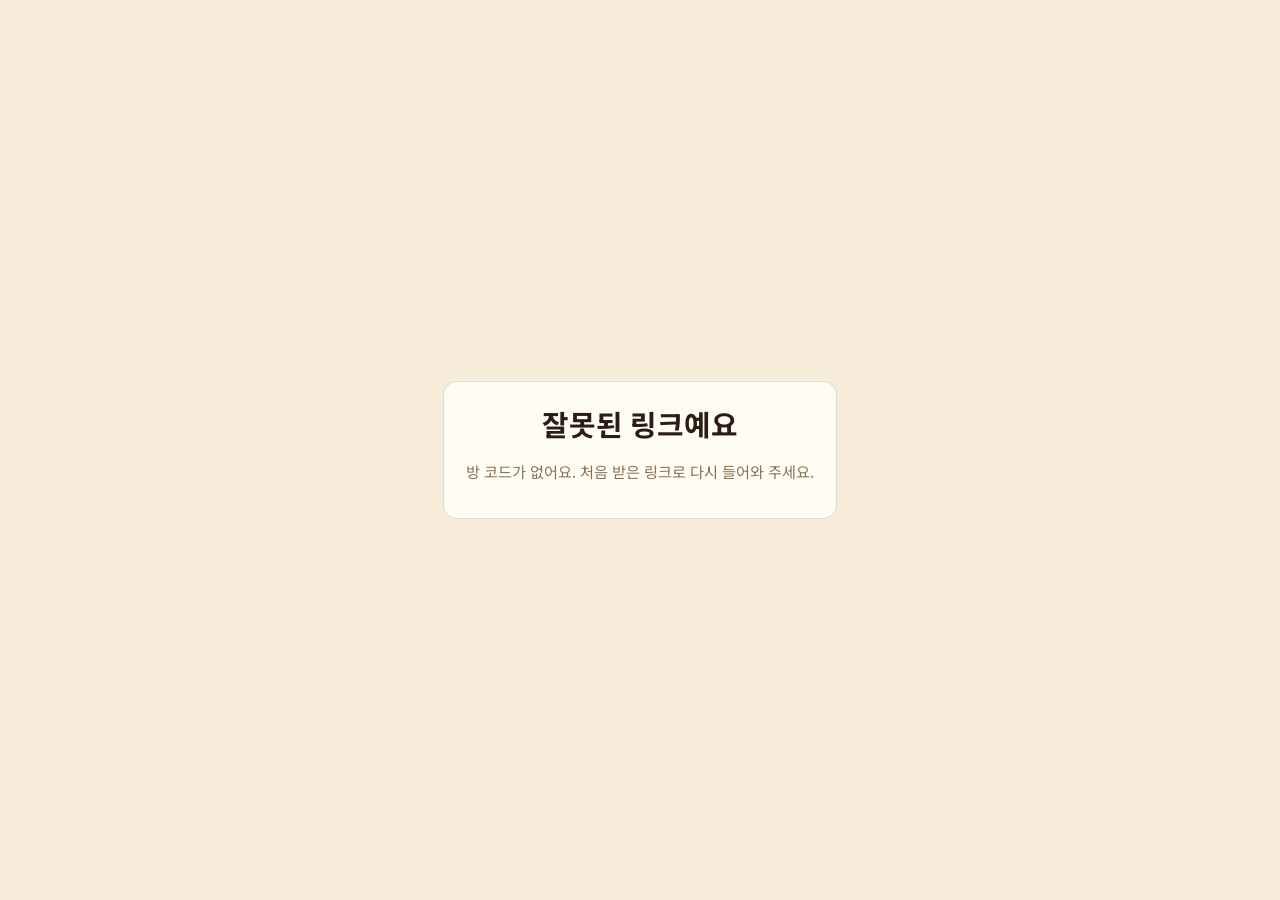
==== index.html @ b8785bc2 "Add files via upload" ====
<!doctype html>
<html lang="ko"><head>
<meta charset="utf-8">
<meta name="viewport" content="width=device-width, initial-scale=1">
<title>택배 배송 게임 — 라이브</title>
<link rel="preconnect" href="https://fonts.googleapis.com">
<link rel="preconnect" href="https://fonts.gstatic.com" crossorigin>
<link href="https://fonts.googleapis.com/css2?family=Oswald:wght@500;600;700&family=Noto+Sans+KR:wght@400;500;700;900&display=swap" rel="stylesheet">
<style>
  /* 2026-08-27 전면 리스킨: 어두운 남색 테마 -> 사용자가 준 "택배 요금표" 참고 포스터(크림/베이지
     바탕 + 주황 포인트)에 맞춘 따뜻한 톤. 게임 전체(로비/보드/엘리베이터/하프타임/종료 화면 전부)에
     적용 -- 사용자가 명시적으로 "게임 전체" 범위를 확인했다. 토큰만 바꾸면 대부분의 컴포넌트가
     자동으로 따라오지만, 특정 hex 값을 직접 박아넣은 rgba(...) 리터럴들과, 어두운 배경을 전제로 한
     "옅은 흰색 틴트" 오버레이들은 토큰이 아니라서 이 블록만 바꿔선 안 바뀐다 -- 아래 각 규칙에서
     개별적으로 손봤다 (검색: 2026-08-27 리스킨). */
  :root {
    --bg: #f7ecd9; --bg-deep: #efdcb2; --panel: #fffcf4; --panel-line: rgba(43,29,18,0.14);
    --ink: #2b1d12; --muted: #8a7256; --gold: #e2691a; --gold-ink: #fff8ef;
    --sky: #2569a8; --danger: #c7402d; --ok: #2f8f52; --visited: #d8c7a1;
    --font-display: 'Oswald','Noto Sans KR',sans-serif; --font-body: 'Noto Sans KR',system-ui,-apple-system,sans-serif;
  }
  * { box-sizing: border-box; }
  html,body { margin:0; padding:0; background:var(--bg); color:var(--ink); font-family:var(--font-body); min-height:100%; }
  body { min-height:100vh; }
  #app { min-height:100vh; display:flex; flex-direction:column; }
  button { font-family:inherit; cursor:pointer; }
  .topbar { display:flex; align-items:center; justify-content:space-between; gap:1rem;
    padding:0.9rem clamp(1rem,3vw,2.2rem); border-bottom:1px solid var(--panel-line);
    background:linear-gradient(180deg,var(--bg-deep),rgba(239,220,178,0)); flex-wrap:wrap; }
  .topbar .brand { display:flex; flex-direction:column; gap:0.3rem; }
  .topbar .eyebrow { font-family:var(--font-display); font-size:0.7rem; letter-spacing:0.2em; text-transform:uppercase; color:var(--gold); font-weight:600; }
  .topbar h1 { margin:0; font-size:clamp(1.1rem,2vw,1.5rem); font-weight:700; }
  .topbar .right { display:flex; align-items:center; gap:0.6rem; flex-wrap:wrap; }
  .seat-badge { display:inline-flex; align-items:center; gap:0.4rem; padding:0.3rem 0.7rem; border-radius:999px;
    border:1px solid rgba(226,105,26,0.4); background:rgba(226,105,26,0.08); color:var(--gold);
    font-family:var(--font-display); font-size:0.82rem; font-weight:600; }
  .room-chip { display:inline-flex; align-items:center; gap:0.35rem; padding:0.3rem 0.7rem; border-radius:999px;
    border:1px solid rgba(37,105,168,0.35); background:rgba(37,105,168,0.1); color:var(--sky);
    font-family:var(--font-display); font-size:0.82rem; font-weight:600; letter-spacing:0.05em; }
  .conn-banner { position:fixed; top:0; left:0; right:0; z-index:90; text-align:center; padding:0.5rem;
    background:var(--danger); color:#fff; font-family:var(--font-display); font-size:0.85rem; font-weight:600; }
  main.stage { flex:1; padding:clamp(1rem,3vw,2.2rem); display:flex; flex-direction:column; gap:1.2rem; }
  /* Secure phase gets a genuine fit-to-viewport layout instead of a guessed pixel budget: the
     page height is pinned to the viewport (no page scroll) and the board grid is given exactly
     whatever vertical space is left after the header, with its 4 rows set to fill that space
     (grid-template-rows: 1fr) and the boxes stretching to match (aspect-ratio:auto below) --
     so cell size adapts automatically to WHATEVER a given laptop's browser chrome actually
     leaves, rather than a fixed rem/aspect-ratio guess that can be thrown off by toolbars,
     bookmark bars, or OS scaling. board-grid keeps a scroll fallback (overflow-y:auto) in case
     content still can't physically fit (e.g. a very short window) so nothing ever gets clipped. */
  html:has(main.stage--secure), html:has(main.stage--secure) body { height:100%; overflow:hidden; }
  html:has(main.stage--secure) #app { height:100vh; }
  main.stage.stage--secure { padding-left:calc(128px + 1.1rem + 1.6rem); padding-top:clamp(0.5rem,1.6vw,1.1rem); padding-bottom:clamp(0.5rem,1.6vw,1.1rem); min-height:0; }
  @media (max-width:900px) { main.stage.stage--secure { padding-left:clamp(1rem,3vw,2.2rem); } }
  .card { background:var(--panel); border:1px solid var(--panel-line); border-radius:14px; padding:1.2rem 1.4rem; }
  .stage--secure .card { padding:0.8rem 1rem; flex:1; min-height:0; display:flex; flex-direction:column; }
  .btn { border:none; border-radius:10px; padding:0.7rem 1.3rem; font-weight:700; font-size:0.95rem;
    font-family:var(--font-display); letter-spacing:0.01em; transition:transform .12s ease, filter .12s ease; }
  .btn:active { transform:scale(0.96); }
  .btn.primary { background:var(--gold); color:var(--gold-ink); }
  .btn.primary:hover { filter:brightness(1.08); }
  .btn.ghost { background:transparent; color:var(--ink); border:1px solid var(--panel-line); }
  .btn.danger { background:var(--danger); color:#fff; }
  .btn.ok { background:var(--ok); color:#fff; }
  .btn:disabled { opacity:0.4; cursor:not-allowed; transform:none; }
  .btn.big { padding:1.4rem; font-size:1.4rem; border-radius:16px; width:100%; }

  .center-screen { flex:1; display:flex; align-items:center; justify-content:center; padding:2rem 1rem; }
  /* 2026-08-27: 좌석 선택 화면을 "플레이어 1/2" 두 버튼에서 가상 택배사 5종 아이콘 픽커로 교체하면서
     같이 카드 배경 + 장식용 택배박스 일러스트를 추가했다 (사용자 요청: "처음 시작 페이지에 택배박스
     모양이 좀 그려져 있으면 좋을 것 같아"). .picker-scene이 그 장식(.lobby-box-deco, 카드 뒤에 옅게
     흩어진 박스 라인아트)의 위치 기준점 -- 카드(.seat-pick) 자체는 z-index로 그 위에 뜬다. */
  .picker-scene { position:relative; width:100%; max-width:680px; display:flex; justify-content:center; }
  .lobby-box-deco { position:absolute; pointer-events:none; z-index:0; }
  .lobby-box-deco svg { width:100%; height:100%; display:block; }
  .seat-pick { position:relative; z-index:1; text-align:center; max-width:640px; width:100%; padding:1.6rem 1.8rem; }
  .seat-pick h2 { font-family:var(--font-display); font-size:1.6rem; margin:0 0 0.4rem; }
  .seat-pick p { color:var(--muted); font-size:0.9rem; margin:0 0 1.4rem; }
  .courier-options { display:flex; gap:0.7rem; justify-content:center; flex-wrap:wrap; max-width:360px; margin:0 auto; }
  .courier-btn { --courier-color:var(--gold); flex:0 1 108px; display:flex; flex-direction:column; align-items:center;
    gap:0.4rem; padding:0.9rem 0.6rem; border-radius:14px; background:var(--panel);
    border:2px solid var(--panel-line); font-family:var(--font-display); color:var(--ink);
    transition:transform .12s ease, border-color .12s ease, box-shadow .12s ease; }
  .courier-btn:not(:disabled):hover { transform:translateY(-2px); border-color:var(--courier-color);
    box-shadow:0 8px 18px rgba(43,29,18,0.14); }
  .courier-btn .courier-icon { width:34px; height:34px; color:var(--courier-color); }
  .courier-btn .courier-icon svg { width:100%; height:100%; display:block; }
  .courier-btn .courier-name { font-size:0.82rem; font-weight:700; }
  .courier-btn.mine { border-color:var(--courier-color); background:color-mix(in srgb, var(--courier-color) 12%, var(--panel)); }
  .courier-btn.taken, .courier-btn:disabled:not(.mine) { opacity:0.45; cursor:not-allowed; }
  .courier-btn .taken-note { display:block; font-size:0.68rem; font-weight:600; color:var(--muted); }
  .room-share { margin-top:1.2rem; padding-top:1.2rem; border-top:1px solid var(--panel-line); color:var(--muted); font-size:0.85rem; }
  .room-share strong { color:var(--sky); font-family:var(--font-display); letter-spacing:0.08em; }

  .lobby-box { text-align:center; max-width:520px; }
  .lobby-box h2 { font-family:var(--font-display); font-size:1.8rem; margin:0 0 0.6rem; }
  .lobby-box p { color:var(--muted); font-size:0.95rem; line-height:1.6; }

  .timer-row { display:flex; align-items:center; justify-content:space-between; gap:1rem; }
  .timer-label { font-family:var(--font-display); font-size:0.85rem; color:var(--muted); letter-spacing:0.05em; }
  .timer-num { font-family:var(--font-display); font-size:1.9rem; font-weight:700; font-variant-numeric:tabular-nums; color:var(--gold); }
  .timer-bar { height:8px; border-radius:999px; background:rgba(43,29,18,0.1); overflow:hidden; margin-top:0.5rem; }
  .timer-bar > i { display:block; height:100%; background:var(--gold); transition:width 0.3s linear; }
  .time-left-big { margin-top:0.6rem; font-family:var(--font-display); font-weight:700; font-size:1.5rem;
    color:var(--gold); font-variant-numeric:tabular-nums; letter-spacing:0.02em; }

  .side-timer { position:fixed; left:1.1rem; top:6.5rem; width:128px; z-index:30; text-align:center;
    background:var(--panel); border:1px solid var(--panel-line); border-radius:14px; padding:0.9rem 0.8rem;
    box-shadow:0 14px 34px rgba(0,0,0,0.4); }
  .side-timer .timer-label { display:block; line-height:1.3; margin-bottom:0.4rem; }
  .side-timer .timer-num { display:block; font-size:1.65rem; }
  .side-timer .timer-bar { margin-top:0.6rem; }
  @media (max-width:900px) { .side-timer { position:static; width:auto; margin:0 0 1rem; display:flex;
    align-items:center; gap:0.9rem; text-align:left; } .side-timer .timer-bar { flex:1; margin-top:0; } }

  .ready-row { display:flex; gap:0.7rem; justify-content:center; margin-top:1.2rem; flex-wrap:wrap; }
  .ready-chip { font-family:var(--font-display); font-size:0.85rem; font-weight:600; padding:0.5rem 0.9rem;
    border-radius:999px; border:1px solid var(--panel-line); color:var(--muted); }
  .ready-chip.is-ready { color:var(--ok); border-color:rgba(47,143,82,0.45); background:rgba(47,143,82,0.1); }
  .space-hint { margin:1.4rem auto 0; width:min(220px,80%); padding:0.9rem; text-align:center; border-radius:10px;
    border:1px solid var(--panel-line); background:rgba(43,29,18,0.035); font-family:var(--font-display);
    letter-spacing:0.08em; color:var(--muted); }
  .key-hint { margin-top:0.6rem; color:var(--muted); font-size:0.78rem; }

  /* Board is now 21 cells split unevenly across 4 category rows (5/6/5/5 -- 확정 층수 택배 has 6,
     one per floor). A single monolithic CSS grid can't hold rows of different lengths without the
     shorter rows' cells drifting into the next row's slots, so each category is its own row-level
     grid (repeat(6,1fr) so columns still line up visually across rows even when a row only fills
     5 of them) stacked in a flex column. */
  .board-grid { display:flex; flex-direction:column; gap:0.5rem; flex:1; min-height:0; overflow-y:auto; }
  .board-row { display:grid; grid-template-columns:minmax(110px,150px) repeat(6,1fr); gap:0.4rem; align-items:stretch; }
  /* 2026-08-27 리스킨: 참고 포스터("택배 요금표")의 카드 스타일을 그대로 옮겨왔다 -- 크림색 카드,
     종류별 색을 두른 테두리, 위에 플랫 라인 아이콘 + 이름, 아래에 오렌지 헤더가 달린 "구분/요금"
     미니 표. 실제 <table> 대신 grid로 짠 것은 이 칸(110~150px 폭, 보드 4행 높이에 맞춰야 함)이 너무
     좁고 낮아서 표 레이아웃 엔진의 기본 여백을 이길 필요가 있었기 때문 -- 시각적으로는 표와 동일하게
     읽힌다. 카드 자체는 var(--panel)(크림)에 앉고 카테고리 색은 테두리 + 아이콘 틴트로만 쓴다 (이전
     버전처럼 배경 전체를 칠하지 않음 -- 그건 남색 테마에서의 방식이었고, 지금은 포스터의 "흰 카드 +
     색 테두리" 언어를 따른다). */
  .board-label { display:flex; flex-direction:column; gap:0.3rem; padding:0.45rem 0.55rem; border-radius:10px;
    background:var(--panel); border:2px solid var(--panel-line); box-shadow:0 2px 7px rgba(43,29,18,0.1); }
  .board-label .cat-head { display:flex; align-items:center; gap:0.32rem; }
  .board-label .cat-icon { width:17px; height:17px; flex-shrink:0; }
  .board-label .cat-icon svg { width:100%; height:100%; display:block; }
  .board-label .cat-name { font-family:var(--font-display); font-size:0.76rem; font-weight:800; letter-spacing:0.005em;
    line-height:1.15; color:var(--ink); }
  .board-label .price-grid { display:grid; grid-template-columns:1fr 1fr; gap:2px 4px; margin-top:0.2rem; }
  .board-label .price-grid .pk { font-family:var(--font-display); font-size:0.64rem; color:var(--muted); font-weight:600; }
  .board-label .price-grid .pv { font-family:var(--font-display); font-size:0.64rem; color:var(--ink); font-weight:700;
    text-align:right; font-variant-numeric:tabular-nums; }
  /* each cell reads as a soft, rounded 3D delivery box. Base layer is still the category's flat
     color (set inline per-cell, see renderBoard) -- on top of that (2026-08-27) sits the user-
     supplied box illustration (.cell-art, one image per category, shared by all cells of that
     category) as a blurred backdrop, then the glossy highlight + diagonal "strap" band (still
     drawn with black/white overlays so they work over any art), then the a/b/c/d/e or floor label
     on top of all of it. aspect-ratio is intentionally NOT set -- the cell stretches to fill its
     grid row/column exactly (board-grid's grid-template-rows:1fr above), which is what makes the
     whole board fit any viewport height without scrolling. */
  .cell { position:relative; min-height:0; border-radius:16px; border:none; display:flex; align-items:center; justify-content:center;
    font-family:var(--font-display); font-weight:700; font-size:1.25rem; overflow:hidden;
    box-shadow: inset 0 3px 0 rgba(255,255,255,0.38), inset 0 -12px 16px rgba(0,0,0,0.22), 0 6px 14px rgba(0,0,0,0.22); }
  /* box illustration backdrop (2026-08-27, user-supplied art per category -- see box_art/ and
     BOX_ART in renderBoard). Cells are small (21 of them fit on one screen) and the source art has
     its own baked-in label text, so it's deliberately BLURRED and lets the a/b/c/d/e or floor
     label (z-index 3, its own opaque chip below) stay the thing you actually read -- the art is
     ambient texture/color, not something meant to be legible at this size. Oversized inset (not
     0) so the blur has room to sample past the cell's own edge instead of fading to transparent
     there; .cell's overflow:hidden clips it back to the rounded shape. */
  .cell .cell-art { position:absolute; inset:-20% -20%; z-index:0; background-repeat:no-repeat;
    background-position:center; background-size:cover; filter:blur(6px); opacity:0.92; }
  /* glossy sheen, upper-left */
  .cell::before { content:""; position:absolute; inset:0; z-index:1; border-radius:inherit;
    background: radial-gradient(120% 90% at 28% 14%, rgba(255,255,255,0.4), transparent 55%); }
  /* the wrap-around strap: a diagonal darkened band across the box's own color -- reads as a
     slightly darker sash/ribbon without needing a separate strap color per category. */
  .cell::after { content:""; position:absolute; inset:-15% -15%; z-index:1;
    background: linear-gradient(112deg, transparent 39%, rgba(0,0,0,0.15) 44%, rgba(0,0,0,0.15) 60%, transparent 65%); }
  /* the a/b/c/d/e or floor label is styled as its own little shipping-label plate -- cream fill +
     navy border -- echoing the white label-plate-with-navy-outline that's already part of the box
     art itself, so it reads as "that thing on the box" rather than a generic floating text overlay
     (2026-08-27, to go with the box art backdrop above). Same treatment as .invoice-label below,
     just without the rotation (that one reads as a sticker slapped on after the fact; this one
     reads as printed on the box). */
  .cell .cell-num { position:relative; z-index:3; background:#f4f1ea; color:#20180f;
    border:2px solid #16233f; font-family:var(--font-display); font-weight:700; font-size:1.05rem;
    letter-spacing:0.02em; padding:0.26rem 0.6rem; border-radius:6px; box-shadow:0 3px 8px rgba(0,0,0,0.3); }
  .cell .box-tag { position:absolute; z-index:3; right:8px; bottom:7px; display:flex; align-items:center; gap:4px; opacity:0.55; }
  .cell .box-tag .chip { width:9px; height:9px; border-radius:2px; background:currentColor; }
  .cell .box-tag .lines { display:flex; flex-direction:column; gap:2px; }
  .cell .box-tag .lines span { display:block; width:15px; height:2px; border-radius:1px; background:currentColor; }
  /* a secured cell keeps its category color (it reads as "this box's contents"), it just gets a
     shipping-label sticker slapped on with the invoice's destination room code instead of the
     plain index number -- the box stays identifiable, not just greyed into a blank "used" tile. */
  .cell.taken { cursor:default; }
  .cell.taken::before, .cell.taken::after { opacity:0.5; }
  .cell.taken .cell-art { opacity:0.45; }
  .cell.taken .box-tag { opacity:0.3; }
  .cell .invoice-label { position:relative; z-index:3; background:#f4f1ea; color:#20180f;
    border:2px solid #16233f; font-family:var(--font-display); font-weight:700; font-size:1.05rem; letter-spacing:0.02em;
    padding:0.3rem 0.63rem; border-radius:6px; box-shadow:0 3px 8px rgba(0,0,0,0.3); transform:rotate(-2deg); }
  .cell:not(.taken):hover { filter:brightness(1.06); transform:translateY(-1px); }

  /* on genuinely short viewports, shrink the chrome around the board (topbar + side-timer) too --
     the board itself already fills whatever's left via grid-template-rows:1fr, but a smaller
     topbar/timer leaves it more room to work with before the overflow-y:auto fallback kicks in. */
  @media (max-height:700px) {
    .topbar { padding-top:0.5rem; padding-bottom:0.5rem; }
    .side-timer { top:4.6rem; padding:0.6rem 0.6rem; }
    .side-timer .timer-num { font-size:1.3rem; }
  }

  .overlay { position:fixed; inset:0; background:rgba(6,10,18,0.92); display:flex; align-items:center; justify-content:center;
    z-index:50; padding:1.2rem; }
  .overlay.hidden { display:none; }
  .puzzle-frame { max-width:960px; width:100%; }
  .puzzle-frame img { width:100%; border-radius:12px; display:block; box-shadow:0 20px 60px rgba(0,0,0,0.5); }
  .puzzle-actions { display:flex; gap:0.8rem; margin-top:1rem; }
  .puzzle-actions .btn { flex:1; }

  .elev-layout { display:grid; grid-template-columns:220px 1fr; gap:1.2rem; align-items:start; }
  @media (max-width:820px) { .elev-layout { grid-template-columns:1fr; } }
  /* left column: gauge + my own package list stacked underneath it, so "what I'm carrying" reads
     right off the same glance as "where the car is" instead of living at the bottom of the far
     wider right-hand panel. */
  .elev-left { display:flex; flex-direction:column; gap:1rem; min-width:0; }
  .elev-left .player-col.me { max-width:none; }
  .elev-left .invoice { padding:0.5rem 0.6rem; gap:0.55rem; }
  .elev-left .invoice .meta .t { font-size:0.82rem; }
  .elev-left .invoice .sticker { font-size:0.68rem; padding:0.18rem 0.4rem; }
  /* Elevator position: a plain list of six floor rows with only the CURRENT one highlighted --
     no cumulative fill from the bottom. (An earlier version filled the whole area beneath the
     current floor like a level gauge; reverted per direct feedback -- it read as "progress" rather
     than "here is the car", which is the wrong metaphor once movement is real and instant per
     click.) */
  .shaft { background:var(--bg-deep); border-radius:14px; border:1px solid var(--panel-line); padding:1rem 0.8rem; }
  .shaft-track { display:flex; flex-direction:column-reverse; gap:0.4rem; }
  /* 2026-08-27 수정: 층수 숫자가 --muted(연한 갈색)라 --bg-deep(연한 탠) 위에서 잘 안 보인다는
     피드백 -- 비활성 층은 더 짙은 잉크색으로 대비를 올리고, 현재 층은 옅은 틴트 배경 대신 꽉 찬
     골드 배경 + 크림 글씨(버튼과 같은 언어)로 확실히 튀게 만들었다. */
  .floor-stop { display:flex; align-items:center; gap:0.5rem; padding:0.55rem 0.6rem; border-radius:8px;
    font-family:var(--font-display); font-weight:700; color:rgba(43,29,18,0.62); font-size:1.02rem;
    transition:background-color 160ms ease, color 160ms ease, transform 160ms ease; }
  .floor-stop.current { background:var(--gold); color:var(--gold-ink); font-weight:800;
    font-size:1.12rem; box-shadow:0 6px 16px rgba(226,105,26,0.45); transform:scale(1.03); }
  .floor-stop .car { width:11px; height:11px; border-radius:50%; background:transparent; flex-shrink:0;
    transition:background-color 160ms ease, box-shadow 160ms ease; }
  .floor-stop.current .car { background:var(--gold-ink); box-shadow:0 0 0 4px rgba(255,248,239,0.35); }
  .round-pill { display:inline-flex; align-items:center; gap:0.4rem; padding:0.3rem 0.8rem; border-radius:999px;
    background:rgba(37,105,168,0.12); color:var(--sky); font-family:var(--font-display); font-weight:600; font-size:0.85rem; }
  .vote-buttons { display:flex; flex-direction:column; gap:0.7rem; margin-top:1rem; }
  .round-result { background:rgba(47,143,82,0.1); border:1px solid rgba(47,143,82,0.28); border-radius:10px; padding:0.9rem 1rem; margin-top:0.8rem; }
  .delivered-callout { margin-top:0.6rem; display:flex; flex-direction:column; gap:0.35rem; }
  .delivered-callout.empty { color:var(--muted); font-size:0.85rem; }
  .delivered-item { display:flex; align-items:center; gap:0.5rem; font-size:0.88rem; }
  .delivered-item .swatch { width:9px; height:18px; border-radius:3px; flex-shrink:0; }

  .invoice-list { display:flex; flex-direction:column; gap:0.5rem; margin-top:0.7rem; }
  .invoice { display:flex; align-items:center; gap:0.7rem; padding:0.55rem 0.7rem; border-radius:9px; background:rgba(43,29,18,0.04); border:1px solid var(--panel-line); }
  .invoice.delivered { opacity:0.65; }
  .invoice .swatch { width:10px; height:34px; border-radius:4px; flex-shrink:0; }
  .invoice .meta { flex:1; }
  .invoice .meta .t { font-weight:700; font-size:0.88rem; }
  .invoice .meta .d { font-size:0.78rem; color:var(--muted); }
  .invoice .sticker { font-family:var(--font-display); font-size:0.72rem; font-weight:700; padding:0.2rem 0.5rem; border-radius:999px;
    background:var(--ok); color:#fff; white-space:nowrap; }
  .invoice .sticker.pending { background:transparent; color:var(--muted); border:1px dashed var(--panel-line); }

  .split-two { display:grid; grid-template-columns:1fr 1fr; gap:1rem; }
  @media (max-width:720px) { .split-two { grid-template-columns:1fr; } }
  .player-col h3 { font-family:var(--font-display); font-size:0.95rem; margin:0 0 0.3rem; color:var(--muted); }
  .player-col.me h3 { color:var(--gold); }

  /* 우선 택배 지정 (엘리베이터 라운드 게이트 "idle"/"result"에 내장, 매 라운드 다시 고름) */
  .invoice.pickable { cursor:pointer; transition:background-color 120ms ease, border-color 120ms ease; }
  .invoice.pickable:hover { background:rgba(43,29,18,0.08); }
  .invoice.is-priority { border-color:var(--gold); background:rgba(226,105,26,0.1); }
  .invoice .priority-flag { font-family:var(--font-display); font-size:0.68rem; font-weight:700; color:var(--gold);
    border:1px solid rgba(226,105,26,0.5); border-radius:999px; padding:0.15rem 0.45rem; white-space:nowrap; }
  .priority-picker { margin-top:0.75rem; padding-top:0.75rem; border-top:1px dashed var(--panel-line); }
  .priority-picker h4 { margin:0 0 0.5rem; font-family:var(--font-display); font-size:0.9rem; color:var(--gold); }

  /* same-floor 선택 (같은 층에 배송 대기 중인 내 택배가 2개 이상일 때, SAME_FLOOR_CHOICE_MS 동안) */
  .choice-box { background:rgba(226,105,26,0.08); border:1px solid rgba(226,105,26,0.3); border-radius:12px;
    padding:0.9rem 1rem; margin-top:0.75rem; }
  .choice-box h4 { margin:0 0 0.5rem; font-family:var(--font-display); font-size:0.95rem; color:var(--gold); }
  .choice-list { display:flex; flex-direction:column; gap:0.5rem; }
  .choice-list .invoice.chosen { border-color:var(--ok); background:rgba(47,143,82,0.14); }

  /* 택배도둑 배치 전용 시간 (후반 전용, "thief" 상태 -- 라운드 이동 전 독립된 전체 화면) */
  .thief-window { background:rgba(199,64,45,0.08); border:1px solid rgba(199,64,45,0.3); border-radius:12px;
    padding:0.9rem 1rem; margin-top:0.75rem; }
  .thief-window h4 { margin:0 0 0.5rem; font-family:var(--font-display); font-size:0.95rem; color:var(--danger); }
  .thief-floors { display:flex; flex-wrap:wrap; gap:0.4rem; }
  .thief-floors .btn { flex:none; padding:0.4rem 0.7rem; font-size:0.8rem; }

  /* halftime 전환 화면 */
  .halftime-box { text-align:center; max-width:480px; }
  .halftime-box h2 { font-family:var(--font-display); font-size:1.7rem; margin:0 0 0.6rem; color:var(--gold); }
  .halftime-scores { display:flex; gap:1rem; justify-content:center; margin:1rem 0; }
  .halftime-scores .chip { background:var(--panel); border:1px solid var(--panel-line); border-radius:12px;
    padding:0.7rem 1.1rem; font-family:var(--font-display); }
  .halftime-scores .chip .n { display:block; font-size:1.3rem; font-weight:700; color:var(--gold); font-variant-numeric:tabular-nums; }

  .score-table { width:100%; border-collapse:collapse; margin-top:0.6rem; }
  .score-table th, .score-table td { text-align:left; padding:0.45rem 0.5rem; border-bottom:1px solid var(--panel-line); font-size:0.85rem; }
  .score-table th { color:var(--muted); font-weight:600; font-family:var(--font-display); }
  .winner-banner { text-align:center; padding:1.4rem; font-family:var(--font-display); font-size:1.6rem; font-weight:700; color:var(--gold); }
  /* 2026-08-28: 종료 화면 "다시 시작" 게이트 -- 결과 표들 사이에서도 눈에 띄도록 가운데 정렬 + 폭 제한. */
  .restart-gate { max-width:420px; margin:0 auto 1.4rem; text-align:center; }
  .toast { position:fixed; left:50%; bottom:1.4rem; transform:translateX(-50%); background:var(--panel); border:1px solid var(--panel-line);
    padding:0.6rem 1.1rem; border-radius:999px; font-size:0.85rem; z-index:80; box-shadow:0 10px 30px rgba(0,0,0,0.4); }
</style>
</head><body>
<div id="app"></div>
<script>
(function () {
  "use strict";

  var TYPES = [{"key": "normal", "name": "일반택배", "count": 5, "pieces": 2, "reward": 2500, "penalty": 1000, "color": "#C9A576", "ink": "#16233F"}, {"key": "fragile", "name": "깨지기 쉬운 택배", "count": 5, "pieces": 3, "reward": 5000, "penalty": 2500, "color": "#C7E29A", "ink": "#16233F"}, {"key": "valuable", "name": "귀중품", "count": 5, "pieces": 4, "reward": 10000, "penalty": 5000, "color": "#F0B84A", "ink": "#16233F"}, {"key": "fixed-floor", "name": "확정 층수 택배", "count": 6, "pieces": 3, "fixedFloor": true, "reward": 3000, "penalty": 2500, "color": "#6DBBFD", "ink": "#16233F"}];
  // 2026-08-28: 전반/후반이 서로 다른 21장 퍼즐 이미지 세트를 쓴다 (build_client.py의 REF_DIR_1/
  // REF_DIR_2 참고). 보드 구조(id/catIdx/num)는 동일하고 src(이미지)만 다르므로 배열을 통째로
  // 두 벌 두고, cellMeta(id, half)가 half에 맞는 쪽에서 찾는다.
  var CELLS_1 = [{"id": "normal-1", "catIdx": 0, "num": 0, "src": "[data-uri]"}, {"id": "normal-2", "catIdx": 0, "num": 1, "src": "[data-uri]"}, {"id": "normal-3", "catIdx": 0, "num": 2, "src": "[data-uri]"}, {"id": "normal-4", "catIdx": 0, "num": 3, "src": "[data-uri]"}, {"id": "normal-5", "catIdx": 0, "num": 4, "src": "[data-uri]"}, {"id": "fragile-1", "catIdx": 1, "num": 0, "src": "[data-uri]"}, {"id": "fragile-2", "catIdx": 1, "num": 1, "src": "[data-uri]"}, {"id": "fragile-3", "catIdx": 1, "num": 2, "src": "[data-uri]"}, {"id": "fragile-4", "catIdx": 1, "num": 3, "src": "[data-uri]"}, {"id": "fragile-5", "catIdx": 1, "num": 4, "src": "[data-uri]"}, {"id": "valuable-1", "catIdx": 2, "num": 0, "src": "[data-uri]"}, {"id": "valuable-2", "catIdx": 2, "num": 1, "src": "[data-uri]"}, {"id": "valuable-3", "catIdx": 2, "num": 2, "src": "[data-uri]"}, {"id": "valuable-4", "catIdx": 2, "num": 3, "src": "[data-uri]"}, {"id": "valuable-5", "catIdx": 2, "num": 4, "src": "[data-uri]"}, {"id": "fixed-floor-1", "catIdx": 3, "num": 0, "src": "[data-uri]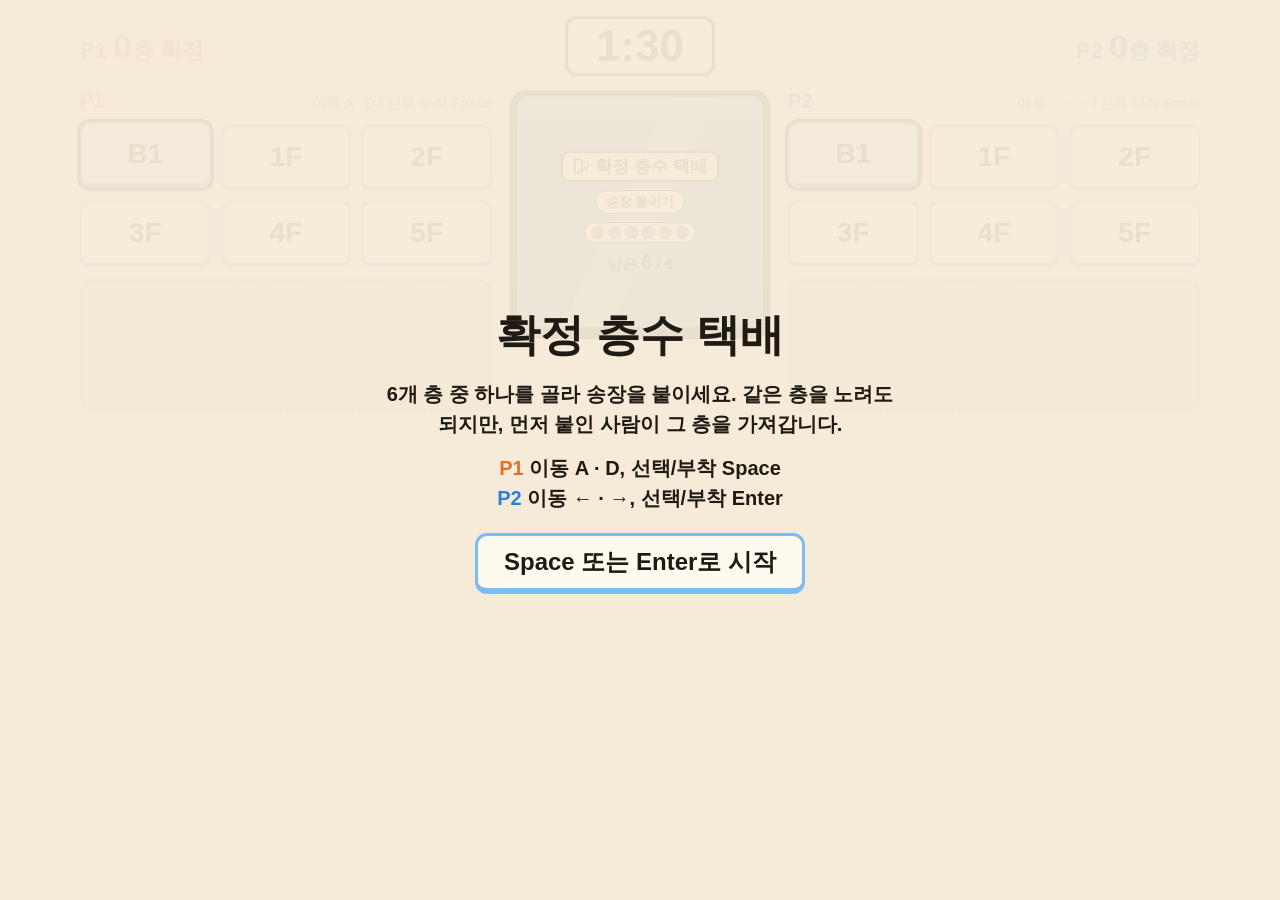
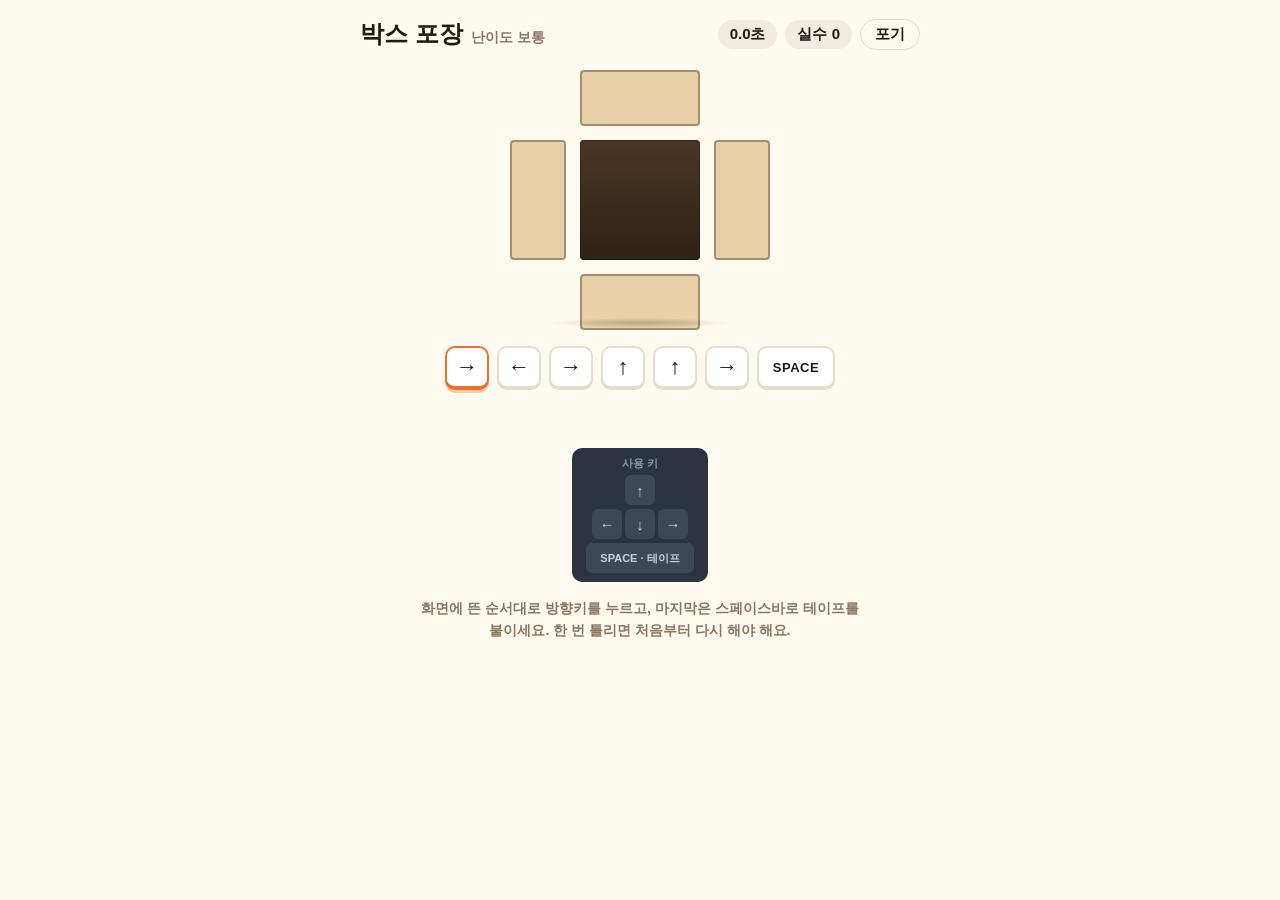
